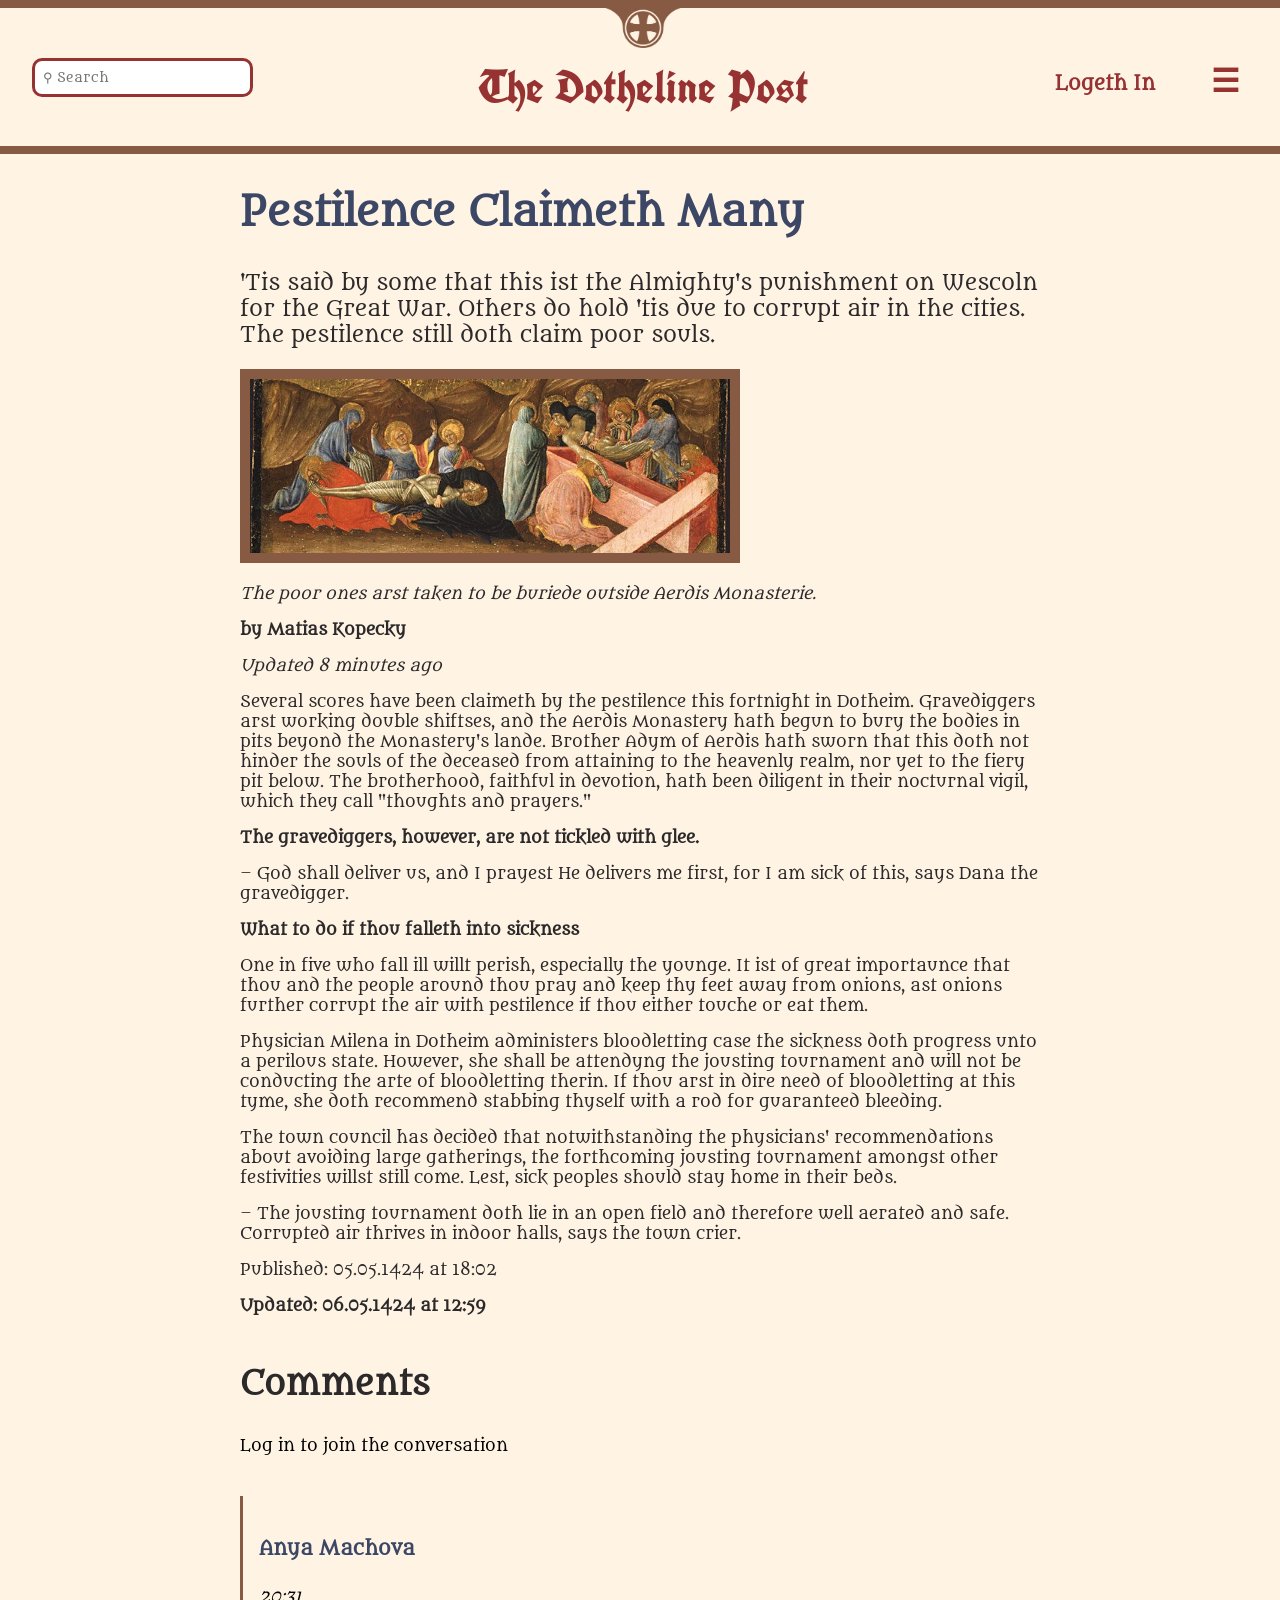
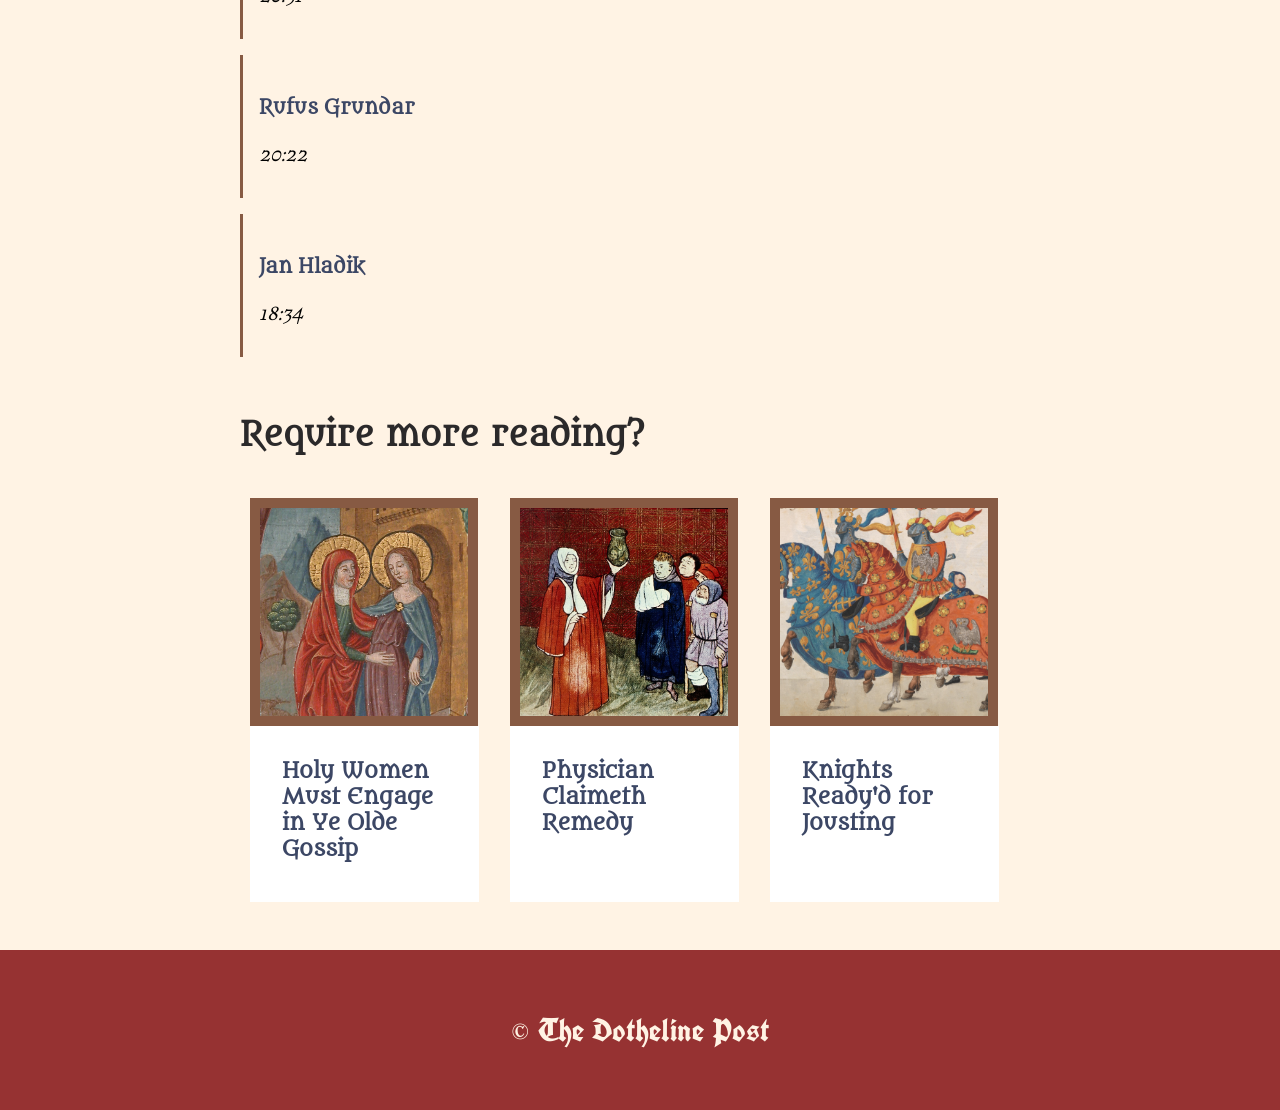
==== article/pestilence_article.html @ 6fd51c96 "Add files via upload" ====
<!DOCTYPE html>
<html lang="en">
<head>
  <meta charset="UTF-8">
  <title>Pestilence Claimeth Many</title>
  <link rel="stylesheet" href="styles.css">

   <!-- Fonts-->
    <link rel="preconnect" href="https://fonts.googleapis.com">
    <link rel="preconnect" href="https://fonts.gstatic.com" crossorigin>
    <link href="https://fonts.googleapis.com/css2?family=Crimson+Text:ital,wght@0,400;0,600;0,700;1,400;1,600;1,700&family=UnifrakturCook:wght@700&display=swap" rel="stylesheet">

    <link rel="preconnect" href="https://fonts.googleapis.com">
    <link rel="preconnect" href="https://fonts.gstatic.com" crossorigin>
    <link href="https://fonts.googleapis.com/css2?family=Metamorphous&display=swap" rel="stylesheet">


</head>
<body>
  <header>
    <div class="header-grid">
        <div class="cross">
            <img src="../images/cross.png">
        </div>
        <section class="main-title">
            <h1><a href="../index.html">The Dotheline Post</a></h1>
        </section>
        <div class="login">
            <a id="login-link" href="../login/login.html">Logeth In</a>
        </div>
        <div class="hamburger">
            <p>☰</p>
        </div>
        <div class="search-form-grid">
            <form class="search-form">
                <input type="text" placeholder="⚲ Search">
            </form>
        </div>
    </div>
  </header>
    <main>
        <article class="main-article">
            <section>
                <h2>Pestilence Claimeth Many</h2>
                <p class="summary">'Tis said by some that this ist the Almighty's 
                    punishment on Wescoln for the Great War. Others do hold 'tis 
                    due to corrupt air in the cities. The pestilence still doth 
                    claim poor souls.</p>
                <div>
                    <img class="article-image" src="../images/image2.jpg" alt="A scene of many people, everyone has a halo. They are moving corpses into caskets.">
                    <p><i>The poor ones arst taken to be buriede outside Aerdis Monasterie.</i></p>
                </div>
                <p><b>by Matias Kopecky</b></p>
                <p><i>Updated 8 minutes ago</i></p>

                <p>Several scores have been claimeth by the pestilence 
                    this fortnight in Dotheim. Gravediggers arst working 
                    double shiftses, and the Aerdis Monastery hath begun 
                    to bury the bodies in pits beyond the Monastery's 
                    lande. Brother Adym of Aerdis hath sworn that this 
                    doth not hinder the souls of the deceased from 
                    attaining to the heavenly realm, nor yet to the 
                    fiery pit below. The brotherhood, faithful in devotion, 
                    hath been diligent in their nocturnal vigil, which 
                    they call "thoughts and prayers."</p>

                <p><b>The gravediggers, however, are not tickled with glee.</b></p>
                    
                <p>– God shall deliver us, and I prayest He delivers me first, 
                    for I am sick of this, says Dana the gravedigger.</p>

                <p><b>What to do if thou falleth into sickness</b></p>

                <p>One in five who fall ill willt perish, especially 
                    the younge. It ist of great importaunce that thou 
                    and the people around thou pray and keep thy feet 
                    away from onions, ast onions further corrupt the 
                    air with pestilence if thou either touche or eat them.</p>

                <p>Physician Milena in Dotheim administers bloodletting case 
                    the sickness doth progress unto a perilous state. 
                    However, she shall be attendyng the jousting tournament 
                    and will not be conducting the arte of bloodletting therin. 
                    If thou arst in dire need of bloodletting at this tyme, 
                    she doth recommend stabbing thyself with a rod for 
                    guaranteed bleeding.</p>

                <p>The town council has decided that notwithstanding the 
                    physicians' recommendations about avoiding large 
                    gatherings, the forthcoming jousting tournament 
                    amongst other festivities willst still come. Lest, 
                    sick peoples should stay home in their beds.</p>

                <p>– The jousting tournament doth lie in an open 
                    field and therefore well aerated and safe. Corrupted 
                    air thrives in indoor halls, says the town crier.</p>

                <p>Published: 05.05.1424 at 18:02</p>
                <p><b>Updated: 06.05.1424 at 12:59</b></p>
            </section>
        </article>
        <h3>Comments</h3>
        <div>
            <p class="login-to-join" id="login-to-comment">Log in to join the conversation</p>
            <form class="user-comment-input" id="comment-form" hidden>
                <input class="comment-input" id="comment-input" type="text" placeholder="Enter a comment">
                <button type="submit">Post Comment</button>
                <p id="comment-error"></p>
            </form>
        </div>
        <div class="comment-flexbox" id="comment-list">
            <article class="comment">
                <h4>Anya Machova</h4>
                <p><i>20:31</i></p>
                <p></p>
            </article>
            <article class="comment">
                <h4>Rufus Grundar</h4>
                <p><i>20:22</i></p>
                <p></p>
            </article>
            <article class="comment">
                <h4>Jan Hladik</h4>
                <p><i>18:34</i></p>
                <p></p>
            </article>
        </div>
        <h4 class="other-to-read-title">Require more reading?</h4>
        <div class="other-to-read">
            <div class="other-grid">
                <section class="article-1">
                    <a href="../article/gossip_article.html" class="article-link">
                    <img src="../images/image9.jpg" alt="Two women with halos standing outside a fortress.">
                    <h5>Holy Women Must Engage in Ye Olde Gossip</h5>
                    </a>
                </section>
                <section class="article-2">
                    <a href="../article/remedy_article.html" class="article-link">
                    <img src="../images/image10.jpg" alt="A scene of many people, everyone has a halo. They are moving corpses into caskets.">
                    <h5>Physician Claimeth Remedy</h5>
                    </a>
                </section>
                <section class="article-3">
                    <a href="../article/jousting_article.html" class="article-link">
                    <img src="../images/image6.jpg" alt="An illustration on parchment of two opposing jousting knights in red and blue, riding side by side on each their horse.">
                    <h5>Knights Ready'd for Jousting</h5>
                    </a>
                </section>
            </div>
        </div>
    </main>
  <footer>
    <div class="footer-grid">
        <div class="copyright">
            <p>© The Dotheline Post</p>
        </div>
    </div>
  </footer>
  <script src="../script/main.js" defer></script>
</body>
</html>
---- article/styles.css ----
/*General styling*/

html {
    height: 100%;
    font-family: "Metamorphous";
}

body {
    margin: 0;
    padding: 0;
    height: 100%;
    background-color: rgb(255, 243, 228);

}

main {
    position: relative;
}

a {
    color: rgb(150, 50, 50);
    text-decoration: none;

}

/*Header styling*/

h1 {
    font-family: "UnifrakturCook";
    font-size: 3.4rem;
    justify-self: center;
    align-items: center;
}


header {
    width: 100%;
    height: 10%;
    max-height: 6rem;
    min-height: 5rem;
    border-bottom: 8px solid #875A43;
    border-top: 8px solid #875A43;
    padding-bottom: 3rem;

}


.header-grid {
    display: grid;
    grid-template-columns: repeat(5, 1fr);
    position: relative;
    height: 100%;
    width: 100%;

}

.cross {
    grid-column: 2/5;
    grid-row: 1;
    text-align: center;

}

.cross img {
    height: 2.5rem;
    width: auto;
}

.main-title {
    grid-column: 2/5;
    grid-row: 1;
    text-align: center;

}

.search-form-grid {
    grid-column: 1;
    grid-row: 1;
    display: flex;
    padding: 0.5rem;
}

.search-form input{
    border: solid;
    border-color: rgb(150, 50, 50);
    border-radius: 10px;
    padding: 0.5rem;
    outline-color: #2B292A;
    font-family: "Metamorphous";
    margin-left: 3rem;
    margin-top: 2.6rem;
}

.login {
    grid-column: 5;
    grid-row: 1;
    text-align: center;
    justify-items: center;
    align-items: center;
    padding: 1rem;
    margin-top: 2.6rem;
    font-weight: bold;
    font-size: 1.3rem;
    z-index: 100;
}

.hamburger {
    grid-column: 5;
    grid-row: 1;
    text-align: right;
    justify-items: right;
    align-items: right;
    padding: 1rem;
    margin-right: 2rem;
    font-weight: bold;
    font-size: 2rem;
    color: rgb(150, 50, 50);
    z-index: 1;
}

/*Article Styling*/


.main-article {
    display: flex;
    flex-direction: column;
    justify-content: center;
    align-items: flex-start;
    text-align: left;
    color: #2B292A;
    margin-left: 30rem;
    margin-right: 30rem;
    position: relative;
    z-index: 1;
}

.summary {
    font-size: 1.3rem;
}

.article-image {
    width: 35rem;
    height: auto;
    border: solid 10px;
    border-color:#875A43;

}


h2 {
    color: #3C4765;
    font-size: 2.5rem;
    
}

h3 {
    margin-left: 24rem;
    font-size: 2rem;
    margin-left: 30rem;
    color:#2B292A;
}

.paywall {
    text-align: center;
    justify-content: center;
    align-items: center;
    color: #2B292A;
    z-index: 1;
    background-color: white;
    padding: 5rem;
    margin-top: 4rem;
    margin-bottom: 5rem;
}

.paywall h3 {
    font-weight: normal;
    font-size: 2.5rem;
    margin: 0;
    padding: 0;
}

.paywall p {
    font-size: 1.5rem;
}


.comment-input {
    border: solid;
    border-color: rgb(150, 50, 50);
    border-radius: 10px;
    margin: 1rem;
    padding: 0.5rem;
    outline-color: black;
    font-family: "Metamorphous";
    margin-left: 30rem;
    width: 15rem;
    height: 1rem;
    margin-bottom: 3rem;
}


.user-comment-input button {
    border: solid;
    border-radius: 10px;
    margin: 1rem;
    padding: 0.5rem;
    border-color: rgb(150, 50, 50);
    background-color: rgb(150, 50, 50);
    font-family: "Metamorphous";
    color: white;
    margin-bottom: 3rem;
}

.user-comment-input button:hover {
    background-color: #2B292A;
    border-color: #2B292A;
}

.comment-flexbox {
    display: flex;
    flex-direction: column;
    text-align: left;
    justify-content: left;
    align-items: left;
    justify-self: left;
    justify-items: left;
    margin-left: 30rem;
    margin-right: 30rem;
    
}

.comment {
    border-left: solid;
    border-color: #875A43;
    margin-bottom: 1rem;
    padding: 1rem;
    text-align: left;
    justify-content: left;
    align-items: left;
    justify-self: left;
    justify-items: left;
}

.comment h4 {
    font-size: 1.2rem;
    color:#3C4765;
}

.user-comment-input {
    display: flex;
    justify-content: left;
    text-align: text;
    align-items: center;
    border: none;
    border-radius: 5px;
}

.login-to-join {
    margin-left: 30rem;
    margin-bottom: 2.5rem;
}

.other-to-read {
    margin-left: 30rem;
    
}

.other-grid {
    display: flex;
    position: relative;
}

.other-grid h5 {
    vertical-align: top;
    font-size: 1.3rem;
    background-color: white;
    padding: 2rem;
    color: #3C4765;
    width: 9.25rem;
    height: 7rem;
    margin: 0;
    margin-right: 1rem;

}

.other-grid a:hover {
    text-decoration: underline;
    color:#3C4765;
}

.other-grid img {
    vertical-align: bottom;
    object-fit: cover;
    width: 12rem;
    height: 12rem;
    border: solid 10px;
    border-color:#875A43;
    margin-right: 2rem;
}

.other-to-read-title {
    font-size: 2rem;
    margin-left: 30rem;
    color: #2B292A;
}

/*Stops the display:flex for the comment input to override the JS hidden funciton. !important
makes this code win if there is conflict*/
[hidden] {
  display: none !important;
}

/*Footer stling*/

.footer-grid {
    display: grid;
    margin-top: 3rem;
    justify-content: center;
    align-items: center;
    grid-template-columns: repeat(3, 1fr);
    grid-template-rows: repeat(3, 1fr);
    height: 10rem;
    width: auto;
    background-color:rgb(150, 50, 50);
}

.footer-grid p {
    color:rgb(255, 243, 228);
    text-align: center;
    font-size: 2rem;
    font-family: "UnifrakturCook";
}

.copyright {
    grid-column: 2;
    grid-row: 2;
}

/*Breakpoints*/

/*Some of the breakpoints here have repeated rules and code. This should have been refactored if I had time.*/


/*Big screens / Widescreens*/
@media only screen and (min-width: 2000px) {

        /*Article*/

    .main-article {
        margin-left: 45rem;
        margin-right: 45rem;
    }

    .article-image {
        width: 40rem;
    }

    h3 {
        margin-right: 45rem;
        margin-left: 45rem;

    }

    .comment-input {
        margin-left: 45rem;
    }

    .comment-flexbox {
        margin-left: 45rem;

    }

    .login-to-join {
        margin-left: 45rem;
    }

    .other-to-read {
        margin-left: 45rem;
    }

    .other-grid h5 {
        width: 13.3rem;
        font-size: 1.5rem;

    }

    .other-grid img {
        height: 16rem;
        width: 16rem;
    }

    .other-to-read-title {
        margin-left: 45rem;
    }

}

/*Big screens / Widescreens*/
@media only screen and (min-width: 2300px) {


    /*Header*/

    .cross img {
        height: 3.2rem;
    }

    h1 {
        margin-top: 3rem;
        font-size: 4rem;
    }

    .search-form input {
        margin-left: 5rem;
    }

    .hamburger {
        margin-right: 5rem;
    }

    .login {
        font-size: 1.5rem;
    }

    /*Article*/

    .main-article {
        margin-left: 55rem;
        margin-right: 55rem;
    }

    .article-image {
        width: 45rem;
    }

    h3 {
        margin-right: 55rem;
        margin-left: 55rem;

    }

    .comment-input {
        margin-left: 55rem;
    }

    .comment-flexbox {
        margin-left: 55rem;

    }

    .login-to-join {
        margin-left: 55rem;
    }

    .other-to-read {
        margin-left: 55rem;
    }

    .other-grid h5 {
        width: 16.3rem;
        font-size: 1.5rem;

    }

    .other-grid img {
        height: 19rem;
        width: 19rem;
    }

    .other-to-read-title {
        margin-left: 55rem;
    }

    

}



/*Standard screens / Laptops*/
/*The standard code is the standard size*/

/*Medium screens / Tablets*/

@media only screen and (max-width: 1490px) {

    /*Header*/

    .login {
        margin-right: 4rem;
    }


    /*Article*/

    .main-article {
        margin-left: 25rem;
        margin-right: 25rem;
    }

    .article-image {
        width: 35rem;
    }

    h3 {
        margin-right: 25rem;
        margin-left: 25rem;

    }

    .comment-input {
        margin-left: 25rem;
    }

    .comment-flexbox {
        margin-left: 25rem;

    }

    .login-to-join {
        margin-left: 25rem;
    }

    .other-to-read {
        margin-left: 25rem;
    }

    .other-grid h5 {
        width: 10.3rem;
        font-size: 1.3rem;

    }

    .other-grid img {
        height: 13rem;
        width: 13rem;
    }

    .other-to-read-title {
        margin-left: 25rem;
    }
}

/*Small screens / Vertical tablet and small laptops*/

@media only screen and (max-width: 1290px) {

    /*Header*/

    .login {
        margin-right: 6rem;
        white-space: nowrap; /*Stops text from line breaking*/
        font-size: 1.2rem;
        margin-top: 3rem;
    }

    h1 {
        font-size: 2.9rem;
        margin-top: 3rem;
    }

    .hamburger {
        margin-top: 0.3rem;
        margin-right: 1.5rem;
    }

    .search-form input {
        margin-left: 1.5rem;
    }

    /*Article*/

    .main-article {
        margin-left: 15rem;
        margin-right: 15rem;
    }

    .article-image {
        width: 30rem;
    }

    h3 {
        margin-right: 15rem;
        margin-left: 15rem;

    }

    .comment-input {
        margin-left: 15rem;
    }

    .comment-flexbox {
        margin-left: 15rem;

    }

    .login-to-join {
        margin-left: 15rem;
    }

    .other-to-read {
        display: flex;
        margin: 0;
        justify-content: center;
        align-items: center;
    }

    .other-grid h5 {
        width: 10.3rem;
        font-size: 1.3rem;

    }

    .other-grid img {
        height: 13rem;
        width: 13rem;
    }

    .other-to-read-title {
        margin-left: 15rem;
    }

}

/*Small screens / Vertical tablet and small laptops*/

@media only screen and (max-width: 910px) {


    /*Header*/

    .login {
        margin-right: 0;
    }

    h1 {
        font-size: 2.5rem;
    }

    .cross img {
        height: 2.3rem;
        width: auto;
    }

    .hamburger {
        display: none;

    }

    .search-form input {
        width: 6rem;
    }

    /*Article*/

    .main-article {
        margin-left: 10rem;
        margin-right: 10rem;
    }

    .article-image {
        width: 25rem;
    }

    h3 {
        margin-right: 10rem;
        margin-left: 10rem;

    }

    .comment-input {
        margin-left: 10rem;
    }

    .comment-flexbox {
        margin-left: 10rem;
        margin-right: 5rem;

    }

    .login-to-join {
        margin-left: 10rem;
    }

    .other-to-read {
        margin: 0;
        margin-right: 1rem;
        margin-left: 1rem;
        margin-bottom: 2rem;
    }

    .other-grid {
        flex-direction: column;
        justify-content: center;
        align-items: center;
        gap: 1.5rem;
    }

    .other-grid h5 {
        width: 13.25rem;
        margin: 0;
        margin-right: 1rem;
    }

    .other-grid img {
        width: 16rem;
        height: 16rem;
        margin-right: 2rem;
    }

    .other-to-read-title {
        margin-left: 10rem;
    }

}

/*Tiny screen / Mobile*/

@media (max-width: 700px) {


    /*Header*/

    header {
        max-height: 8rem;
        height: 8rem;
    }

    .header-grid {
        grid-template-rows: repeat(2, 1fr);
    }

    h1 {
        margin-top: 3rem;
        font-size: 2.5rem;
        padding: 0;
    }
    
    .search-form input {
        display: none;
    }

    .login {
        grid-column: 3/4;
        grid-row: 2;
        margin: 0;
        padding-bottom: 0;
        padding-top: 0;
    }

    /*Article*/

    .main-article {
        margin: 0;
        margin-right: 1rem;
        margin-left: 1rem;
        margin-bottom: 2rem;
    }

    .article-image {
        width: 27rem;
    }

    h3 {
        margin: 0;
        margin-right: 1rem;
        margin-left: 1rem;
        margin-bottom: 2rem;
        font-size: 2rem;
    }

    .comment-input {
        border-radius: 2rem;
        margin: 1rem;
        padding: 1rem;
        margin-left: 1rem;
        width: 13rem;
        margin-bottom: 3rem;
    }

    .user-comment-input button {
        border-radius: 2rem;
        margin: 1rem;
        padding: 1rem;
        margin-bottom: 3rem;
    }

    .comment-flexbox {
        margin: 0;
        margin-right: 5rem;
        margin-left: 1rem;
    }

    .login-to-join {
        margin: 0;
        margin-right: 1rem;
        margin-left: 1rem;
        margin-bottom: 2rem;
    }

    .other-to-read {
        margin: 0;
        margin-right: 1rem;
        margin-left: 1rem;
        margin-bottom: 2rem;
    }

    .other-grid {
        flex-direction: column;
        justify-content: center;
        align-items: center;
        gap: 1.5rem;
    }

    .other-grid h5 {
        width: 13.25rem;
        margin: 0;
        margin-right: 1rem;
    }

    .other-grid img {
        width: 16rem;
        height: 16rem;
        margin-right: 2rem;
    }

    .other-to-read-title {
        margin: 0;
        margin-left: 1rem;
        margin-bottom: 3rem;
        margin-top: 2rem;
    }

    /*Footer grid*/

    .footer-grid p {
        font-size: 1.5rem;
    }
}
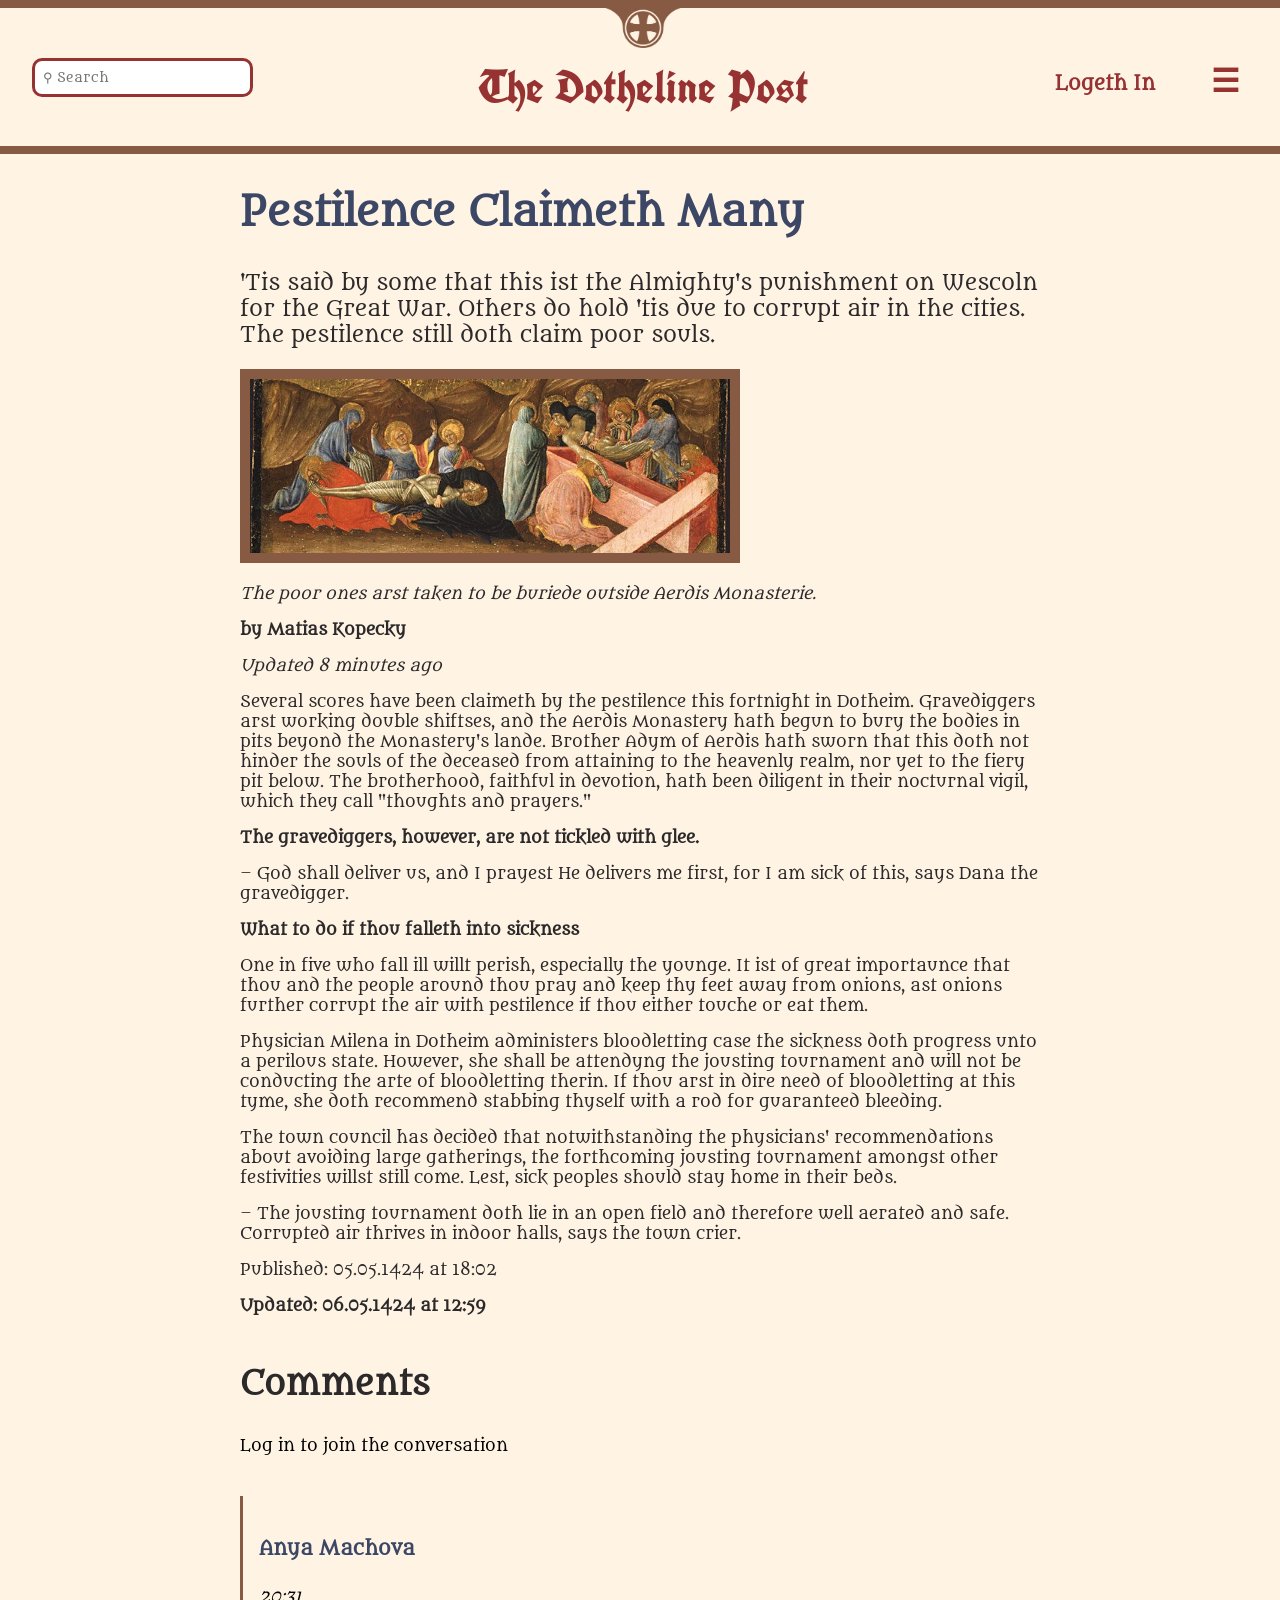
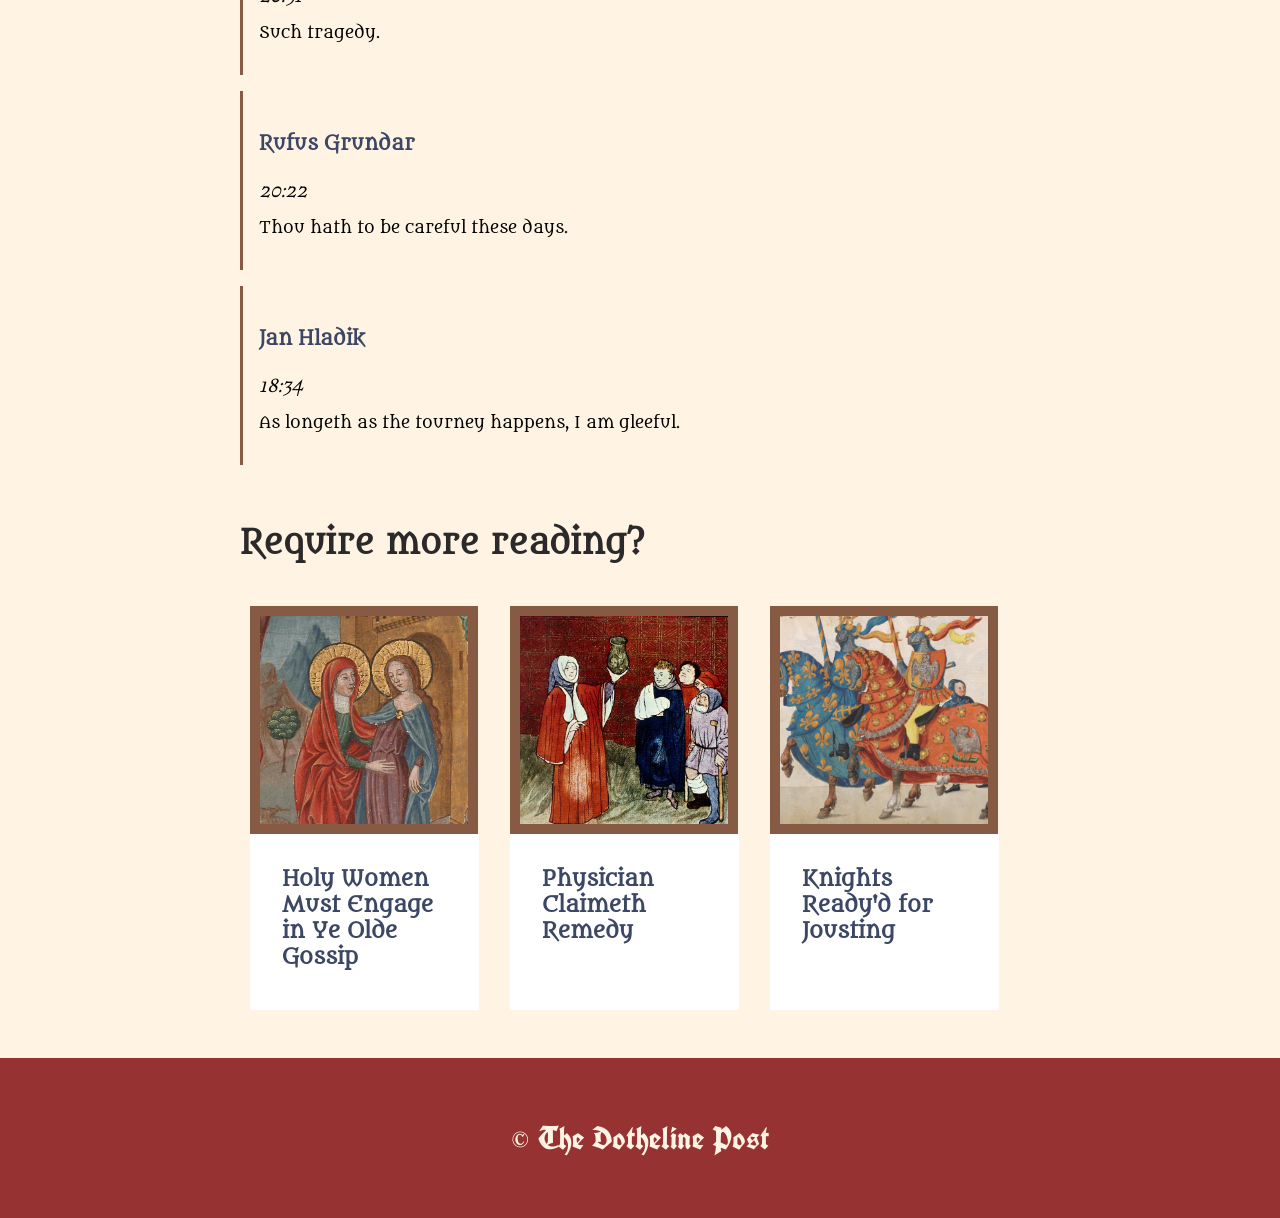
==== commit e2a7dd3c: "Add files via upload" ====
--- a/article/pestilence_article.html
+++ b/article/pestilence_article.html
@@ -112,17 +112,17 @@
             <article class="comment">
                 <h4>Anya Machova</h4>
                 <p><i>20:31</i></p>
-                <p></p>
+                <p>Such tragedy.</p>
             </article>
             <article class="comment">
                 <h4>Rufus Grundar</h4>
                 <p><i>20:22</i></p>
-                <p></p>
+                <p>Thou hath to be careful these days.</p>
             </article>
             <article class="comment">
                 <h4>Jan Hladik</h4>
                 <p><i>18:34</i></p>
-                <p></p>
+                <p>As longeth as the tourney happens, I am gleeful.</p>
             </article>
         </div>
         <h4 class="other-to-read-title">Require more reading?</h4>
